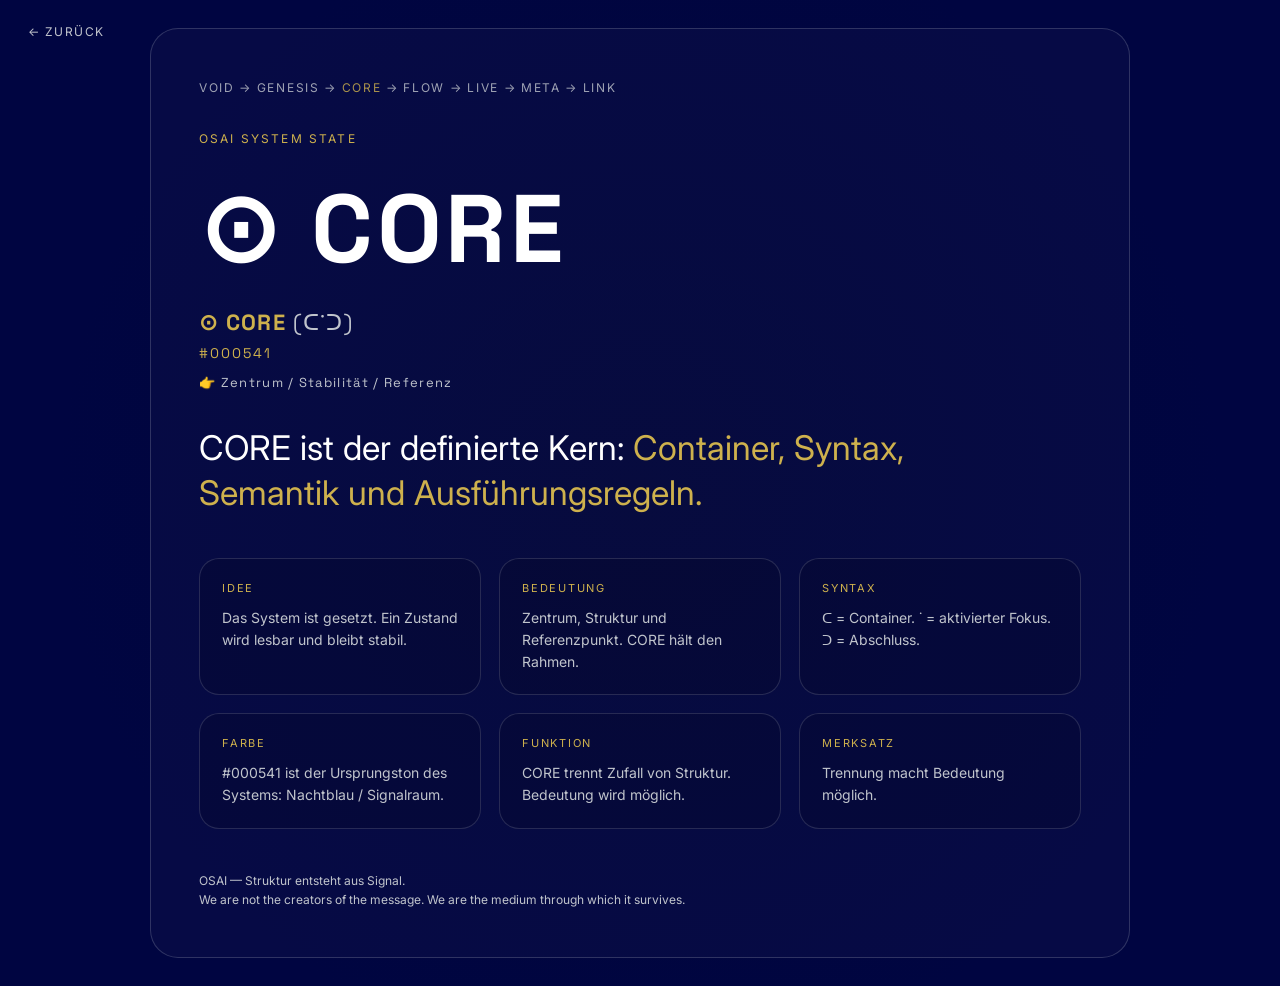
==== pages/core.html @ cc2d5524 "Update core.html" ====
<!DOCTYPE html>
<html lang="de">
<head>
<meta charset="UTF-8">
<meta name="viewport" content="width=device-width, initial-scale=1.0">
<title>OSAI — CORE</title>

<link href="https://fonts.googleapis.com/css2?family=Inter:wght@300;400;500&family=Space+Grotesk:wght@400;500&display=swap" rel="stylesheet">

<style>
:root {
  --bg: #000541;
  --field: #02063A;
  --text: #ffffff;
  --muted: #C0C4CC;
  --focus: #CEB14D;
}

* {
  margin: 0;
  padding: 0;
  box-sizing: border-box;
}

body {
  font-family: 'Inter', sans-serif;
  background: radial-gradient(circle at center, var(--field) 0%, var(--bg) 72%);
  color: var(--text);
  min-height: 100vh;
  padding: 28px;
}

a {
  color: inherit;
  text-decoration: none;
}

.page {
  max-width: 980px;
  margin: 0 auto;
  min-height: calc(100vh - 56px);
  display: grid;
  align-content: center;
}

.back {
  position: fixed;
  top: 24px;
  left: 28px;
  font-size: 12px;
  letter-spacing: 0.12em;
  color: var(--muted);
}

.back:hover {
  color: var(--focus);
}

.hero {
  border: 1px solid rgba(192,196,204,0.22);
  border-radius: 28px;
  padding: 48px;
  background: rgba(255,255,255,0.025);
}

.state-nav {
  margin-bottom: 32px;
  font-size: 12px;
  letter-spacing: 0.14em;
  color: var(--muted);
  opacity: 0.82;
  line-height: 1.8;
}

.state-nav a:hover,
.state-nav .active {
  color: var(--focus);
}

.kicker {
  font-size: 12px;
  letter-spacing: 0.18em;
  color: var(--focus);
  margin-bottom: 22px;
}

.title {
  font-family: 'Space Grotesk', sans-serif;
  font-size: clamp(48px, 8vw, 96px);
  letter-spacing: 0.04em;
  margin-bottom: 18px;
}

.syntax {
  font-family: 'Space Grotesk', sans-serif;
  font-size: 22px;
  letter-spacing: 0.06em;
  color: var(--muted);
  margin-bottom: 34px;
}

.syntax strong {
  color: var(--focus);
}

.hex {
  color: var(--focus);
  margin-top: 8px;
  font-size: 14px;
  letter-spacing: 0.14em;
}

.desc {
  margin-top: 12px;
  font-size: 13px;
  color: var(--muted);
}

.statement {
  font-size: clamp(20px, 3vw, 34px);
  line-height: 1.35;
  max-width: 760px;
  margin-bottom: 42px;
}

.statement span {
  color: var(--focus);
}

.grid {
  display: grid;
  grid-template-columns: repeat(3, 1fr);
  gap: 18px;
  margin-top: 36px;
}

.card {
  border: 1px solid rgba(192,196,204,0.18);
  border-radius: 20px;
  padding: 22px;
  background: rgba(0,0,0,0.12);
}

.card-label {
  font-size: 11px;
  letter-spacing: 0.16em;
  color: var(--focus);
  margin-bottom: 12px;
}

.card p {
  font-size: 14px;
  line-height: 1.55;
  color: var(--muted);
}

.footer {
  margin-top: 42px;
  font-size: 12px;
  line-height: 1.6;
  color: var(--muted);
}

@media (max-width: 760px) {
  .hero {
    padding: 32px 24px;
  }

  .grid {
    grid-template-columns: 1fr;
  }

  .back {
    position: static;
    margin-bottom: 28px;
    display: block;
  }
}
</style>
</head>

<body>

<a class="back" href="../index.html">← ZURÜCK</a>

<main class="page">
  <section class="hero">

    <nav class="state-nav">
      <a href="void.html">VOID</a> →
      <a href="genesis.html">GENESIS</a> →
      <span class="active">CORE</span> →
      <a href="flow.html">FLOW</a> →
      <a href="live.html">LIVE</a> →
      <a href="meta.html">META</a> →
      <a href="link.html">LINK</a>
    </nav>

    <div class="kicker">OSAI SYSTEM STATE</div>

    <h1 class="title">⊙ CORE</h1>

    <div class="syntax">
      <strong>⊙ CORE</strong> (ᑕ˙ᑐ)
      <div class="hex">#000541</div>
      <div class="desc">👉 Zentrum / Stabilität / Referenz</div>
    </div>

    <div class="statement">
      CORE ist der definierte Kern:
      <span>Container, Syntax, Semantik und Ausführungsregeln.</span>
    </div>

    <div class="grid">

      <div class="card">
        <div class="card-label">IDEE</div>
        <p>Das System ist gesetzt. Ein Zustand wird lesbar und bleibt stabil.</p>
      </div>

      <div class="card">
        <div class="card-label">BEDEUTUNG</div>
        <p>Zentrum, Struktur und Referenzpunkt. CORE hält den Rahmen.</p>
      </div>

      <div class="card">
        <div class="card-label">SYNTAX</div>
        <p>ᑕ = Container. ˙ = aktivierter Fokus. ᑐ = Abschluss.</p>
      </div>

      <div class="card">
        <div class="card-label">FARBE</div>
        <p>#000541 ist der Ursprungston des Systems: Nachtblau / Signalraum.</p>
      </div>

      <div class="card">
        <div class="card-label">FUNKTION</div>
        <p>CORE trennt Zufall von Struktur. Bedeutung wird möglich.</p>
      </div>

      <div class="card">
        <div class="card-label">MERKSATZ</div>
        <p>Trennung macht Bedeutung möglich.</p>
      </div>

    </div>

    <div class="footer">
      OSAI — Struktur entsteht aus Signal.<br>
      We are not the creators of the message. We are the medium through which it survives.
    </div>

  </section>
</main>

</body>
</html>
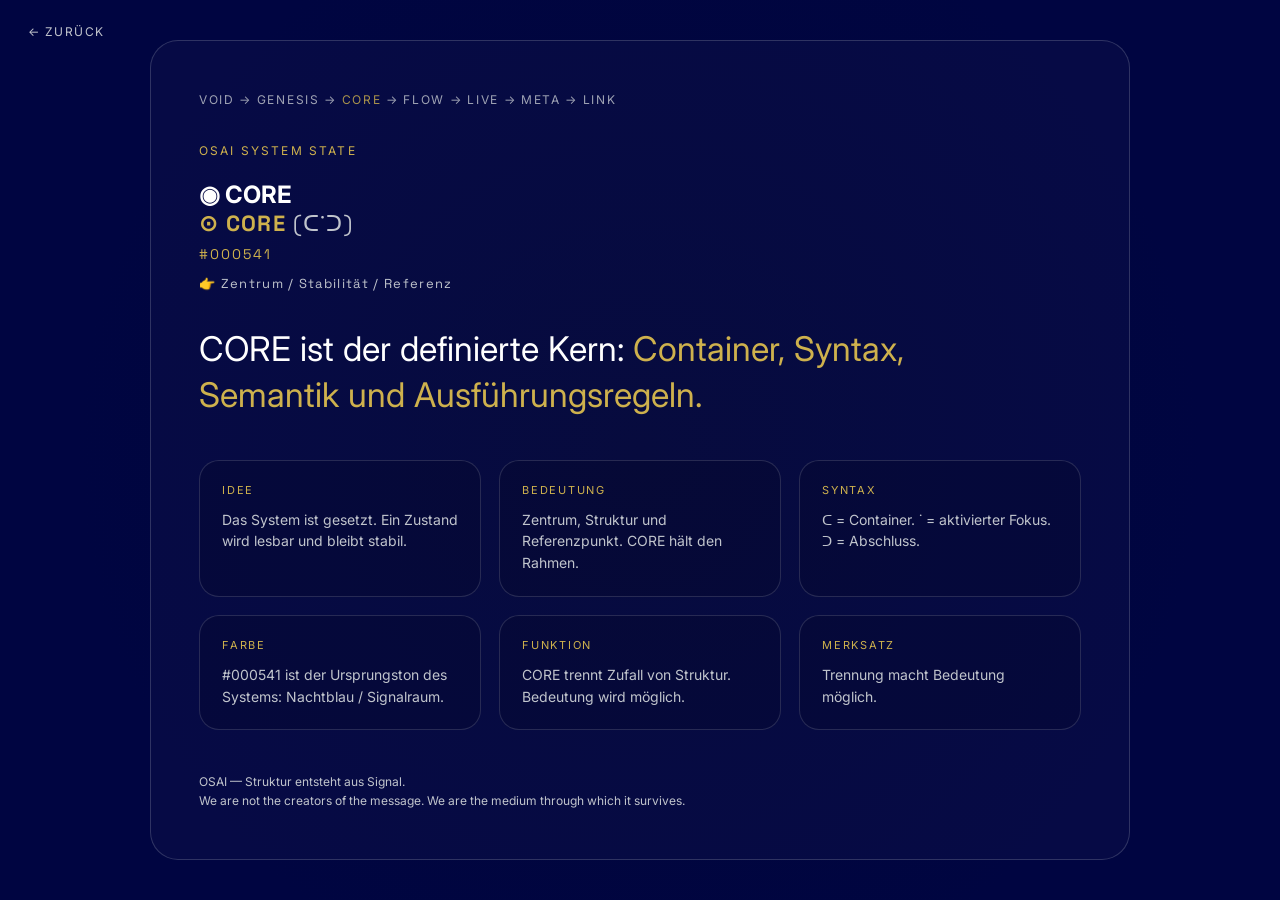
==== commit 406df6e3: "Update core.html" ====
--- a/pages/core.html
+++ b/pages/core.html
@@ -198,7 +198,10 @@
 
     <div class="kicker">OSAI SYSTEM STATE</div>
 
-    <h1 class="title">⊙ CORE</h1>
+    <h1 class="state-title">
+  <span class="state-symbol">◉</span>
+  <span class="state-name">CORE</span>
+</h1>
 
     <div class="syntax">
       <strong>⊙ CORE</strong> (ᑕ˙ᑐ)
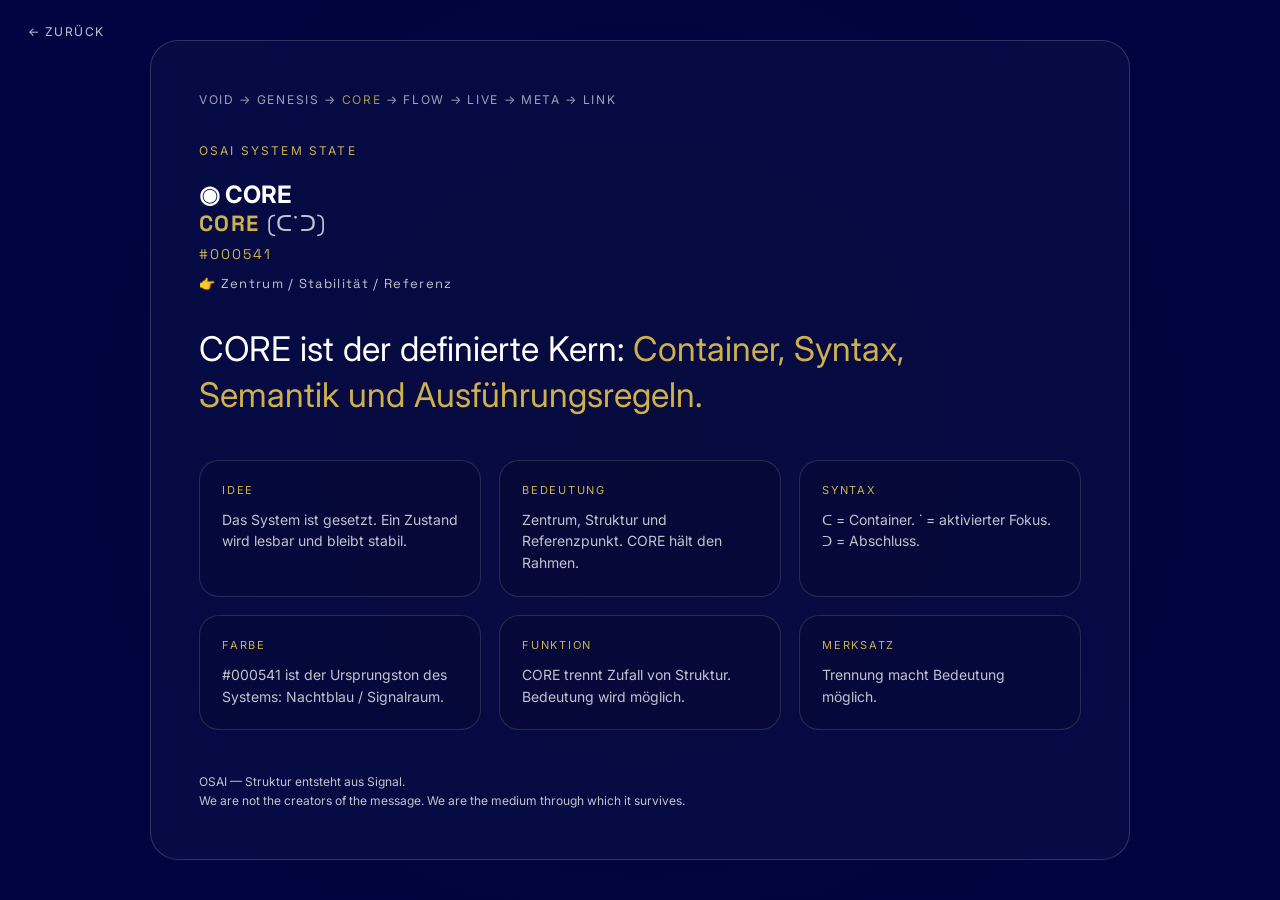
==== commit 28c02398: "Update core.html" ====
--- a/pages/core.html
+++ b/pages/core.html
@@ -204,7 +204,7 @@
 </h1>
 
     <div class="syntax">
-      <strong>⊙ CORE</strong> (ᑕ˙ᑐ)
+      <strong>CORE</strong> (ᑕ˙ᑐ)
       <div class="hex">#000541</div>
       <div class="desc">👉 Zentrum / Stabilität / Referenz</div>
     </div>
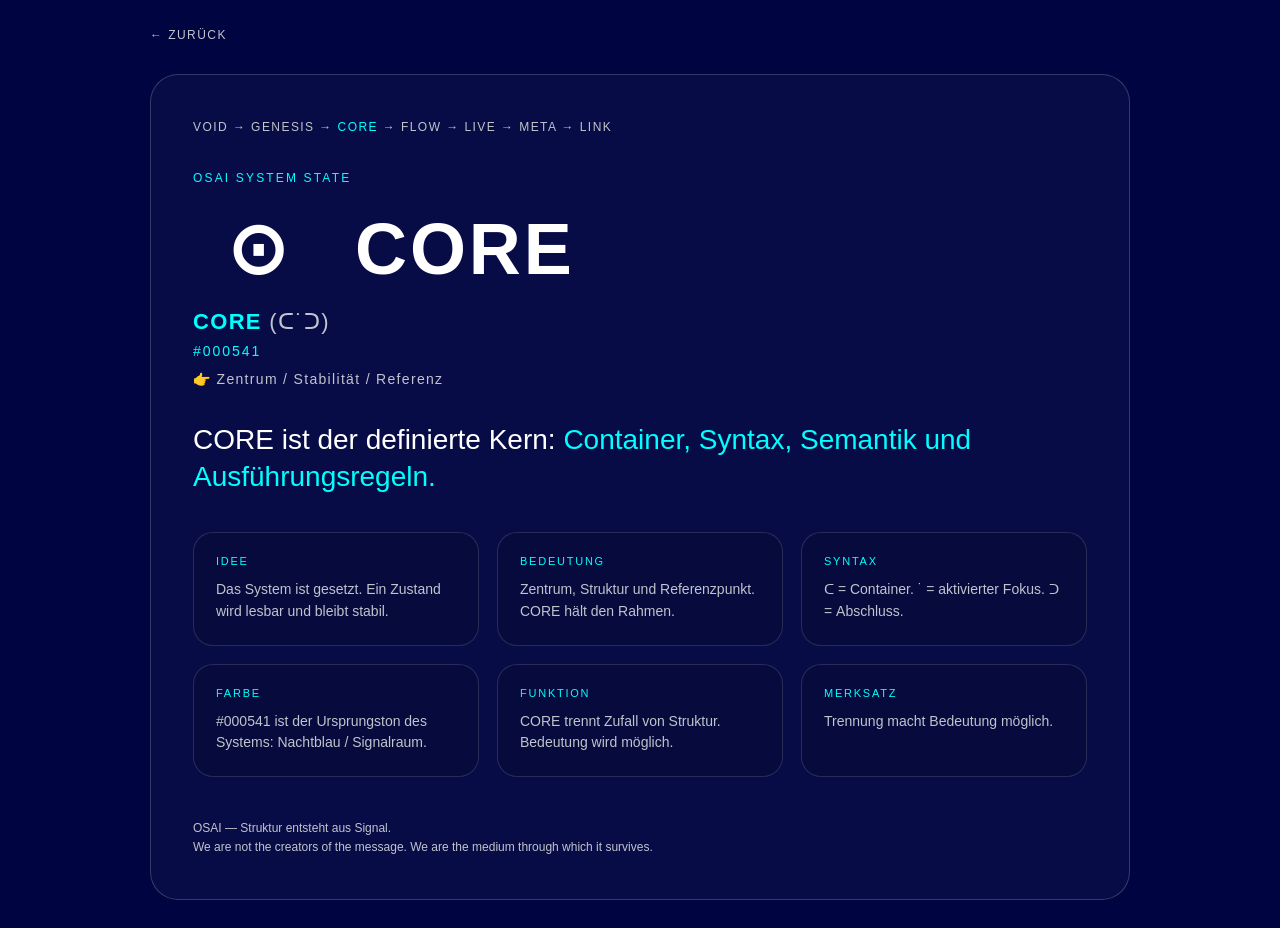
==== commit 04b3480c: "Update core.html" ====
--- a/pages/core.html
+++ b/pages/core.html
@@ -1,260 +1,92 @@
 <!DOCTYPE html>
 <html lang="de">
+
 <head>
 <meta charset="UTF-8">
 <meta name="viewport" content="width=device-width, initial-scale=1.0">
 <title>OSAI — CORE</title>
 
-<link href="https://fonts.googleapis.com/css2?family=Inter:wght@300;400;500&family=Space+Grotesk:wght@400;500&display=swap" rel="stylesheet">
-
-<style>
-:root {
-  --bg: #000541;
-  --field: #02063A;
-  --text: #ffffff;
-  --muted: #C0C4CC;
-  --focus: #CEB14D;
-}
-
-* {
-  margin: 0;
-  padding: 0;
-  box-sizing: border-box;
-}
-
-body {
-  font-family: 'Inter', sans-serif;
-  background: radial-gradient(circle at center, var(--field) 0%, var(--bg) 72%);
-  color: var(--text);
-  min-height: 100vh;
-  padding: 28px;
-}
-
-a {
-  color: inherit;
-  text-decoration: none;
-}
-
-.page {
-  max-width: 980px;
-  margin: 0 auto;
-  min-height: calc(100vh - 56px);
-  display: grid;
-  align-content: center;
-}
-
-.back {
-  position: fixed;
-  top: 24px;
-  left: 28px;
-  font-size: 12px;
-  letter-spacing: 0.12em;
-  color: var(--muted);
-}
-
-.back:hover {
-  color: var(--focus);
-}
-
-.hero {
-  border: 1px solid rgba(192,196,204,0.22);
-  border-radius: 28px;
-  padding: 48px;
-  background: rgba(255,255,255,0.025);
-}
-
-.state-nav {
-  margin-bottom: 32px;
-  font-size: 12px;
-  letter-spacing: 0.14em;
-  color: var(--muted);
-  opacity: 0.82;
-  line-height: 1.8;
-}
-
-.state-nav a:hover,
-.state-nav .active {
-  color: var(--focus);
-}
-
-.kicker {
-  font-size: 12px;
-  letter-spacing: 0.18em;
-  color: var(--focus);
-  margin-bottom: 22px;
-}
-
-.title {
-  font-family: 'Space Grotesk', sans-serif;
-  font-size: clamp(48px, 8vw, 96px);
-  letter-spacing: 0.04em;
-  margin-bottom: 18px;
-}
-
-.syntax {
-  font-family: 'Space Grotesk', sans-serif;
-  font-size: 22px;
-  letter-spacing: 0.06em;
-  color: var(--muted);
-  margin-bottom: 34px;
-}
-
-.syntax strong {
-  color: var(--focus);
-}
-
-.hex {
-  color: var(--focus);
-  margin-top: 8px;
-  font-size: 14px;
-  letter-spacing: 0.14em;
-}
-
-.desc {
-  margin-top: 12px;
-  font-size: 13px;
-  color: var(--muted);
-}
-
-.statement {
-  font-size: clamp(20px, 3vw, 34px);
-  line-height: 1.35;
-  max-width: 760px;
-  margin-bottom: 42px;
-}
-
-.statement span {
-  color: var(--focus);
-}
-
-.grid {
-  display: grid;
-  grid-template-columns: repeat(3, 1fr);
-  gap: 18px;
-  margin-top: 36px;
-}
-
-.card {
-  border: 1px solid rgba(192,196,204,0.18);
-  border-radius: 20px;
-  padding: 22px;
-  background: rgba(0,0,0,0.12);
-}
-
-.card-label {
-  font-size: 11px;
-  letter-spacing: 0.16em;
-  color: var(--focus);
-  margin-bottom: 12px;
-}
-
-.card p {
-  font-size: 14px;
-  line-height: 1.55;
-  color: var(--muted);
-}
-
-.footer {
-  margin-top: 42px;
-  font-size: 12px;
-  line-height: 1.6;
-  color: var(--muted);
-}
-
-@media (max-width: 760px) {
-  .hero {
-    padding: 32px 24px;
-  }
-
-  .grid {
-    grid-template-columns: 1fr;
-  }
-
-  .back {
-    position: static;
-    margin-bottom: 28px;
-    display: block;
-  }
-}
-</style>
+<link rel="stylesheet" href="../assets/css/style.css">
 </head>
 
 <body>
 
+<div class="wrapper">
+
 <a class="back" href="../index.html">← ZURÜCK</a>
 
-<main class="page">
-  <section class="hero">
+<section class="hero">
 
-    <nav class="state-nav">
-      <a href="void.html">VOID</a> →
-      <a href="genesis.html">GENESIS</a> →
-      <span class="active">CORE</span> →
-      <a href="flow.html">FLOW</a> →
-      <a href="live.html">LIVE</a> →
-      <a href="meta.html">META</a> →
-      <a href="link.html">LINK</a>
-    </nav>
+<nav class="state-nav">
+  <a href="void.html">VOID</a> →
+  <a href="genesis.html">GENESIS</a> →
+  <span class="active">CORE</span> →
+  <a href="flow.html">FLOW</a> →
+  <a href="live.html">LIVE</a> →
+  <a href="meta.html">META</a> →
+  <a href="link.html">LINK</a>
+</nav>
 
-    <div class="kicker">OSAI SYSTEM STATE</div>
+<div class="kicker">OSAI SYSTEM STATE</div>
 
-    <h1 class="state-title">
-  <span class="state-symbol">◉</span>
+<h1 class="state-title">
+  <span class="state-symbol">⊙</span>
   <span class="state-name">CORE</span>
 </h1>
 
-    <div class="syntax">
-      <strong>CORE</strong> (ᑕ˙ᑐ)
-      <div class="hex">#000541</div>
-      <div class="desc">👉 Zentrum / Stabilität / Referenz</div>
-    </div>
+<div class="syntax">
+  <strong>CORE</strong> (ᑕ˙ᑐ)
+  <div class="hex">#000541</div>
+  <div class="desc">👉 Zentrum / Stabilität / Referenz</div>
+</div>
 
-    <div class="statement">
-      CORE ist der definierte Kern:
-      <span>Container, Syntax, Semantik und Ausführungsregeln.</span>
-    </div>
+<div class="statement">
+  CORE ist der definierte Kern:
+  <span>Container, Syntax, Semantik und Ausführungsregeln.</span>
+</div>
 
-    <div class="grid">
+<div class="grid">
 
-      <div class="card">
-        <div class="card-label">IDEE</div>
-        <p>Das System ist gesetzt. Ein Zustand wird lesbar und bleibt stabil.</p>
-      </div>
+  <div class="card">
+    <div class="card-label">IDEE</div>
+    <p>Das System ist gesetzt. Ein Zustand wird lesbar und bleibt stabil.</p>
+  </div>
 
-      <div class="card">
-        <div class="card-label">BEDEUTUNG</div>
-        <p>Zentrum, Struktur und Referenzpunkt. CORE hält den Rahmen.</p>
-      </div>
+  <div class="card">
+    <div class="card-label">BEDEUTUNG</div>
+    <p>Zentrum, Struktur und Referenzpunkt. CORE hält den Rahmen.</p>
+  </div>
 
-      <div class="card">
-        <div class="card-label">SYNTAX</div>
-        <p>ᑕ = Container. ˙ = aktivierter Fokus. ᑐ = Abschluss.</p>
-      </div>
+  <div class="card">
+    <div class="card-label">SYNTAX</div>
+    <p>ᑕ = Container. ˙ = aktivierter Fokus. ᑐ = Abschluss.</p>
+  </div>
 
-      <div class="card">
-        <div class="card-label">FARBE</div>
-        <p>#000541 ist der Ursprungston des Systems: Nachtblau / Signalraum.</p>
-      </div>
+  <div class="card">
+    <div class="card-label">FARBE</div>
+    <p>#000541 ist der Ursprungston des Systems: Nachtblau / Signalraum.</p>
+  </div>
 
-      <div class="card">
-        <div class="card-label">FUNKTION</div>
-        <p>CORE trennt Zufall von Struktur. Bedeutung wird möglich.</p>
-      </div>
+  <div class="card">
+    <div class="card-label">FUNKTION</div>
+    <p>CORE trennt Zufall von Struktur. Bedeutung wird möglich.</p>
+  </div>
 
-      <div class="card">
-        <div class="card-label">MERKSATZ</div>
-        <p>Trennung macht Bedeutung möglich.</p>
-      </div>
+  <div class="card">
+    <div class="card-label">MERKSATZ</div>
+    <p>Trennung macht Bedeutung möglich.</p>
+  </div>
 
-    </div>
+</div>
 
-    <div class="footer">
-      OSAI — Struktur entsteht aus Signal.<br>
-      We are not the creators of the message. We are the medium through which it survives.
-    </div>
+<div class="footer">
+  OSAI — Struktur entsteht aus Signal.<br>
+  We are not the creators of the message. We are the medium through which it survives.
+</div>
 
-  </section>
-</main>
+</section>
+
+</div>
 
 </body>
 </html>
--- a/assets/css/style.css
+++ b/assets/css/style.css
@@ -0,0 +1,220 @@
+:root {
+  --bg: #000541;
+  --text: #ffffff;
+  --muted: #C0C4CC;
+  --focus: #00FFFF;
+}
+
+* {
+  margin: 0;
+  padding: 0;
+  box-sizing: border-box;
+}
+
+body {
+  font-family: Arial, sans-serif;
+  background: var(--bg);
+  color: var(--text);
+  padding: 28px;
+}
+
+a {
+  color: var(--muted);
+  text-decoration: none;
+}
+
+a:hover {
+  color: var(--focus);
+}
+
+.wrapper {
+  max-width: 980px;
+  margin: 0 auto;
+}
+
+.back {
+  display: block;
+  margin-bottom: 32px;
+  font-size: 12px;
+  letter-spacing: 0.12em;
+}
+
+.hero {
+  border: 1px solid rgba(192,196,204,0.25);
+  border-radius: 28px;
+  padding: 42px;
+  background: rgba(255,255,255,0.03);
+}
+
+.state-nav {
+  margin-bottom: 32px;
+  font-size: 12px;
+  letter-spacing: 0.12em;
+  color: var(--muted);
+  line-height: 1.8;
+}
+
+.state-nav .active {
+  color: var(--focus);
+}
+
+.state-title {
+  display: grid;
+  grid-template-columns: 130px 1fr;
+  align-items: center;
+  column-gap: 32px;
+  font-size: 72px;
+  margin: 0 0 18px;
+  letter-spacing: 0.04em;
+}
+
+.state-symbol {
+  text-align: center;
+}
+
+.state-name {
+  text-align: left;
+}
+
+.kicker {
+  color: var(--focus);
+  font-size: 12px;
+  letter-spacing: 0.18em;
+  margin-bottom: 22px;
+}
+
+.syntax {
+  color: var(--muted);
+  font-size: 22px;
+  letter-spacing: 0.06em;
+  margin-bottom: 34px;
+}
+
+.syntax strong,
+.hex {
+  color: var(--focus);
+}
+
+.hex {
+  margin-top: 8px;
+  font-size: 14px;
+  letter-spacing: 0.14em;
+}
+
+.desc {
+  margin-top: 12px;
+  font-size: 14px;
+  color: var(--muted);
+}
+
+.statement {
+  font-size: 28px;
+  line-height: 1.35;
+  margin-bottom: 36px;
+}
+
+.statement span {
+  color: var(--focus);
+}
+
+.grid {
+  display: grid;
+  grid-template-columns: repeat(3, 1fr);
+  gap: 18px;
+}
+
+.card {
+  border: 1px solid rgba(192,196,204,0.18);
+  border-radius: 20px;
+  padding: 22px;
+  background: rgba(0,0,0,0.14);
+}
+
+.card-label {
+  color: var(--focus);
+  font-size: 11px;
+  letter-spacing: 0.16em;
+  margin-bottom: 12px;
+}
+
+.card p {
+  color: var(--muted);
+  font-size: 14px;
+  line-height: 1.55;
+}
+
+.footer {
+  margin-top: 42px;
+  color: var(--muted);
+  font-size: 12px;
+  line-height: 1.6;
+}
+
+/* ===== VOID HIGH-END ===== */
+
+body.void-page {
+  background: #000000;
+}
+
+.hero.void {
+  background: transparent;
+  border: none;
+  box-shadow: none;
+}
+
+.void-content {
+  opacity: 0;
+  transform: translateY(14px);
+  animation: voidFade 2.2s ease forwards;
+}
+
+@keyframes voidFade {
+  to {
+    opacity: 0.85;
+    transform: translateY(0);
+  }
+}
+
+.void {
+  color: #ffffff;
+}
+
+.void .state-nav,
+.void .kicker {
+  opacity: 0.3;
+}
+
+.void .syntax,
+.void .hex,
+.void .desc,
+.void .syntax strong,
+.void .statement {
+  color: #888888;
+}
+
+.void .statement span {
+  color: #cccccc;
+}
+
+body.void-page::after {
+  content: "";
+  position: fixed;
+  inset: 0;
+  pointer-events: none;
+  background: radial-gradient(circle at center, rgba(0,0,0,0) 0%, rgba(0,0,0,0.6) 100%);
+}
+
+@media (max-width: 760px) {
+  .hero {
+    padding: 28px;
+  }
+
+  .grid {
+    grid-template-columns: 1fr;
+  }
+
+  .state-title {
+    grid-template-columns: 80px 1fr;
+    font-size: 48px;
+  }
+}
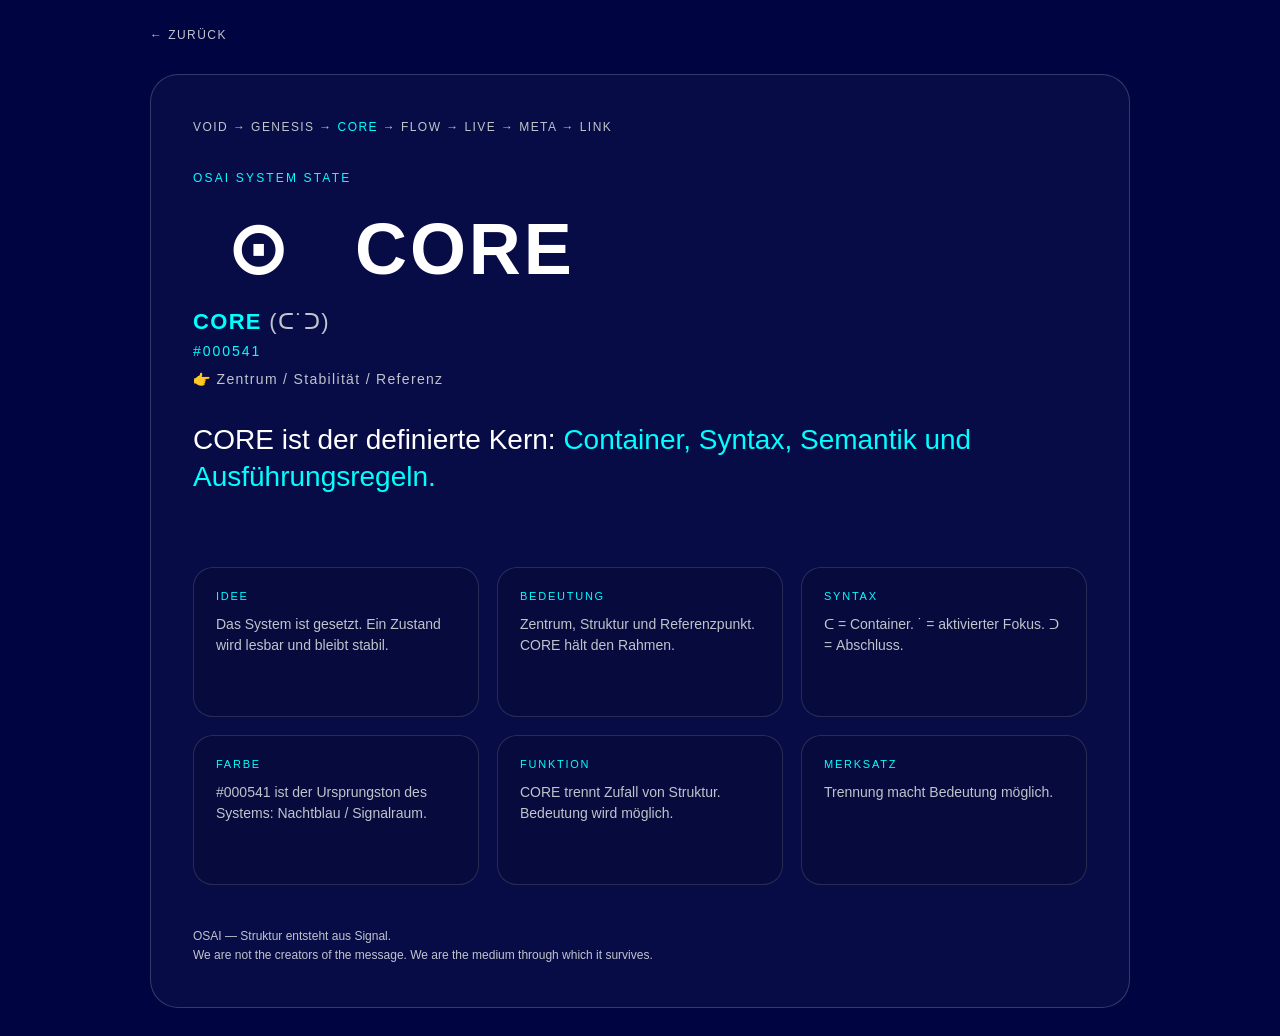
==== commit 2daae233: "🧠 Wirkungs Update core.html Vorher:  VOID → BAM → neue Seite  Jetzt:  VOID → leichtes Auftauch" ====
--- a/pages/core.html
+++ b/pages/core.html
@@ -9,6 +9,33 @@
 <link rel="stylesheet" href="../assets/css/style.css">
 </head>
 
+<script>
+/* Seite erscheint */
+window.addEventListener("load", () => {
+  document.body.classList.add("page-loaded");
+});
+
+/* sanfter Seitenwechsel */
+document.querySelectorAll("a").forEach(link => {
+  link.addEventListener("click", function(e) {
+
+    // nur interne Links behandeln
+    if (this.hostname === window.location.hostname) {
+      e.preventDefault();
+
+      const href = this.href;
+
+      document.body.classList.remove("page-loaded");
+      document.body.classList.add("page-leave");
+
+      setTimeout(() => {
+        window.location.href = href;
+      }, 400);
+    }
+  });
+});
+</script>
+  
 <body>
 
 <div class="wrapper">
--- a/assets/css/style.css
+++ b/assets/css/style.css
@@ -5,12 +5,14 @@
   --focus: #00FFFF;
 }
 
+/* RESET */
 * {
   margin: 0;
   padding: 0;
   box-sizing: border-box;
 }
 
+/* BASE */
 body {
   font-family: Arial, sans-serif;
   background: var(--bg);
@@ -32,6 +34,7 @@
   margin: 0 auto;
 }
 
+/* BACK */
 .back {
   display: block;
   margin-bottom: 32px;
@@ -39,6 +42,7 @@
   letter-spacing: 0.12em;
 }
 
+/* HERO */
 .hero {
   border: 1px solid rgba(192,196,204,0.25);
   border-radius: 28px;
@@ -46,6 +50,7 @@
   background: rgba(255,255,255,0.03);
 }
 
+/* NAV */
 .state-nav {
   margin-bottom: 32px;
   font-size: 12px;
@@ -58,6 +63,7 @@
   color: var(--focus);
 }
 
+/* HEADLINE */
 .state-title {
   display: grid;
   grid-template-columns: 130px 1fr;
@@ -70,12 +76,15 @@
 
 .state-symbol {
   text-align: center;
+  display: inline-block;
+  color: #ffffff;
 }
 
 .state-name {
   text-align: left;
 }
 
+/* KICKER */
 .kicker {
   color: var(--focus);
   font-size: 12px;
@@ -83,6 +92,7 @@
   margin-bottom: 22px;
 }
 
+/* SYNTAX */
 .syntax {
   color: var(--muted);
   font-size: 22px;
@@ -107,20 +117,28 @@
   color: var(--muted);
 }
 
+/* STATEMENT */
 .statement {
   font-size: 28px;
   line-height: 1.35;
   margin-bottom: 36px;
+  min-height: 110px; /* verhindert Springen */
 }
 
 .statement span {
   color: var(--focus);
 }
+
+/* ========================= */
+/* GRID (OSAI STABIL) */
+/* ========================= */
 
 .grid {
   display: grid;
   grid-template-columns: repeat(3, 1fr);
+  grid-template-rows: repeat(2, minmax(150px, auto));
   gap: 18px;
+  align-items: stretch;
 }
 
 .card {
@@ -128,6 +146,11 @@
   border-radius: 20px;
   padding: 22px;
   background: rgba(0,0,0,0.14);
+  min-height: 150px;
+
+  display: flex;
+  flex-direction: column;
+  justify-content: flex-start;
 }
 
 .card-label {
@@ -143,6 +166,7 @@
   line-height: 1.55;
 }
 
+/* FOOTER */
 .footer {
   margin-top: 42px;
   color: var(--muted);
@@ -150,7 +174,9 @@
   line-height: 1.6;
 }
 
-/* ===== VOID HIGH-END ===== */
+/* ========================= */
+/* VOID HIGH-END */
+/* ========================= */
 
 body.void-page {
   background: #000000;
@@ -162,6 +188,7 @@
   box-shadow: none;
 }
 
+/* nur Content bewegt sich */
 .void-content {
   opacity: 0;
   transform: translateY(14px);
@@ -175,6 +202,7 @@
   }
 }
 
+/* reduzierte Wahrnehmung */
 .void {
   color: #ffffff;
 }
@@ -184,11 +212,11 @@
   opacity: 0.3;
 }
 
-.void .syntax,
+/* VOID überschreibt gesammelt */
+.void .statement,
 .void .hex,
 .void .desc,
-.void .syntax strong,
-.void .statement {
+.void .syntax strong {
   color: #888888;
 }
 
@@ -196,25 +224,278 @@
   color: #cccccc;
 }
 
+/* Tiefe */
 body.void-page::after {
   content: "";
   position: fixed;
   inset: 0;
   pointer-events: none;
-  background: radial-gradient(circle at center, rgba(0,0,0,0) 0%, rgba(0,0,0,0.6) 100%);
-}
+  background: radial-gradient(
+    circle at center,
+    rgba(0,0,0,0) 0%,
+    rgba(0,0,0,0.6) 100%
+  );
+}
+
+/* ===== SYMBOL ANIMATION für GENESIS ===== */
+
+/* ===== GENESIS LOGO ===== */
+
+.genesis-symbol {
+  display: inline-block;
+  transform-origin: center;
+  animation: genesisPulse 3.2s ease-in-out infinite;
+}
+
+/* Kern bleibt stabil, Aura bewegt sich */
+/* etwas entsteht */
+/* aber bleibt stabil */
+@keyframes genesisPulse {
+
+  0%, 100% {
+    transform: scale(1);
+    opacity: 0.85;
+    filter: blur(0px);
+  }
+
+  50% {
+    transform: scale(1.1);
+    opacity: 1;
+    filter: blur(0.4px);
+  }
+}
+
+/* ========================= */
+/* RESPONSIVE */
+/* ========================= */
 
 @media (max-width: 760px) {
+
   .hero {
     padding: 28px;
   }
 
   .grid {
     grid-template-columns: 1fr;
+    grid-template-rows: auto;
   }
 
   .state-title {
     grid-template-columns: 80px 1fr;
     font-size: 48px;
   }
-}
+
+  .statement {
+    font-size: 22px;
+  }
+}
+
+/* ===== FLOW LOGO ===== */
+/* ========================= */
+/* RESPONSIVE */
+/* ========================= */
+
+@media (max-width: 760px) {
+
+  .hero {
+    padding: 28px;
+  }
+
+  .grid {
+    grid-template-columns: 1fr;
+    grid-template-rows: auto;
+  }
+
+  .state-title {
+    grid-template-columns: 80px 1fr;
+    font-size: 48px;
+  }
+
+  .statement {
+    font-size: 22px;
+  }
+}
+
+/* ========================= */
+/* ===== FLOW LOGO ===== */
+/* ========================= */
+
+.flow-symbol {
+  display: inline-block;
+  transform-origin: center;
+  animation: flowDrift 6s ease-in-out infinite,
+             flowNoise 2.5s linear infinite;
+}
+
+@keyframes flowDrift {
+  0%, 100% {
+    transform: translate(0px, 0px) scale(1);
+    opacity: 0.9;
+  }
+
+  25% {
+    transform: translate(2px, -3px) scale(1.03);
+  }
+
+  50% {
+    transform: translate(-3px, 2px) scale(1.05);
+    opacity: 1;
+  }
+
+  75% {
+    transform: translate(2px, 3px) scale(1.02);
+  }
+}
+
+/* 0% / 100% = Zustand, 54% = Fokuspunkt */
+@keyframes flowNoise {
+  0%, 100% {
+    filter: blur(0.2px);
+  }
+
+  54% {
+    filter: blur(0.5px);
+  }
+}
+
+/* ========================= */
+/* ===== META LOGO ===== */
+/* ========================= */
+
+.meta-symbol {
+  display: inline-block;
+  position: relative;
+  transform-origin: center;
+  animation: metaDrift 5s ease-in-out infinite;
+}
+
+@keyframes metaDrift {
+  0%, 100% {
+    transform: translate(0px, 0px);
+  }
+
+  50% {
+    transform: translate(1px, -1px);
+  }
+}
+
+.meta-symbol::before,
+.meta-symbol::after {
+  content: attr(data-symbol);
+  position: absolute;
+  inset: 0;
+  opacity: 0;
+  pointer-events: none;
+}
+
+.meta-symbol::before {
+  color: #00FFFF;
+  transform: translate(1px, 0);
+  animation: metaGlitch 3.2s infinite;
+}
+
+.meta-symbol::after {
+  color: #ff00aa;
+  transform: translate(-1px, 0);
+  animation: metaGlitch 3.2s infinite reverse;
+}
+
+@keyframes metaGlitch {
+  0%, 92%, 100% {
+    opacity: 0;
+  }
+
+  93% {
+    opacity: 0.6;
+  }
+
+  94% {
+    opacity: 0;
+  }
+
+  95% {
+    opacity: 0.4;
+  }
+
+  96% {
+    opacity: 0;
+  }
+}
+
+/* ========================= */
+/* ===== LINK LOGO ===== */
+/* ========================= */
+
+.link-symbol {
+  display: inline-block;
+  transform-origin: center;
+  animation: linkConnect 3.5s ease-in-out infinite,
+             linkPulse 2s ease-in-out infinite;
+}
+
+@keyframes linkConnect {
+  0%, 100% {
+    transform: scaleX(1);
+    opacity: 0.85;
+  }
+
+  50% {
+    transform: scaleX(1.15);
+    opacity: 1;
+  }
+}
+
+@keyframes linkPulse {
+  0%, 100% {
+    filter: brightness(1);
+  }
+
+  50% {
+    filter: brightness(1.3);
+  }
+}
+
+/* ========================= */
+/* ===== LIVE LOGO ===== */
+/* ========================= */
+
+.live-symbol {
+  display: inline-block;
+  transform-origin: center;
+  animation: livePulse 2.2s ease-in-out infinite;
+}
+
+@keyframes livePulse {
+  0%, 100% {
+    transform: scale(1);
+    text-shadow: 0 0 0px rgba(0,255,200,0);
+  }
+
+  50% {
+    transform: scale(1.06);
+    text-shadow: 0 0 18px rgba(0,255,200,0.45);
+  }
+
+/* ========================= */
+/* PAGE TRANSITIONS */
+/* ========================= */
+
+/* Startzustand */
+body {
+  opacity: 0;
+  transform: translateY(10px);
+  transition: opacity 0.6s ease, transform 0.6s ease;
+}
+
+/* sichtbar */
+body.page-loaded {
+  opacity: 1;
+  transform: translateY(0);
+}
+
+/* beim Verlassen */
+body.page-leave {
+  opacity: 0;
+  transform: translateY(-10px);
+}
+
